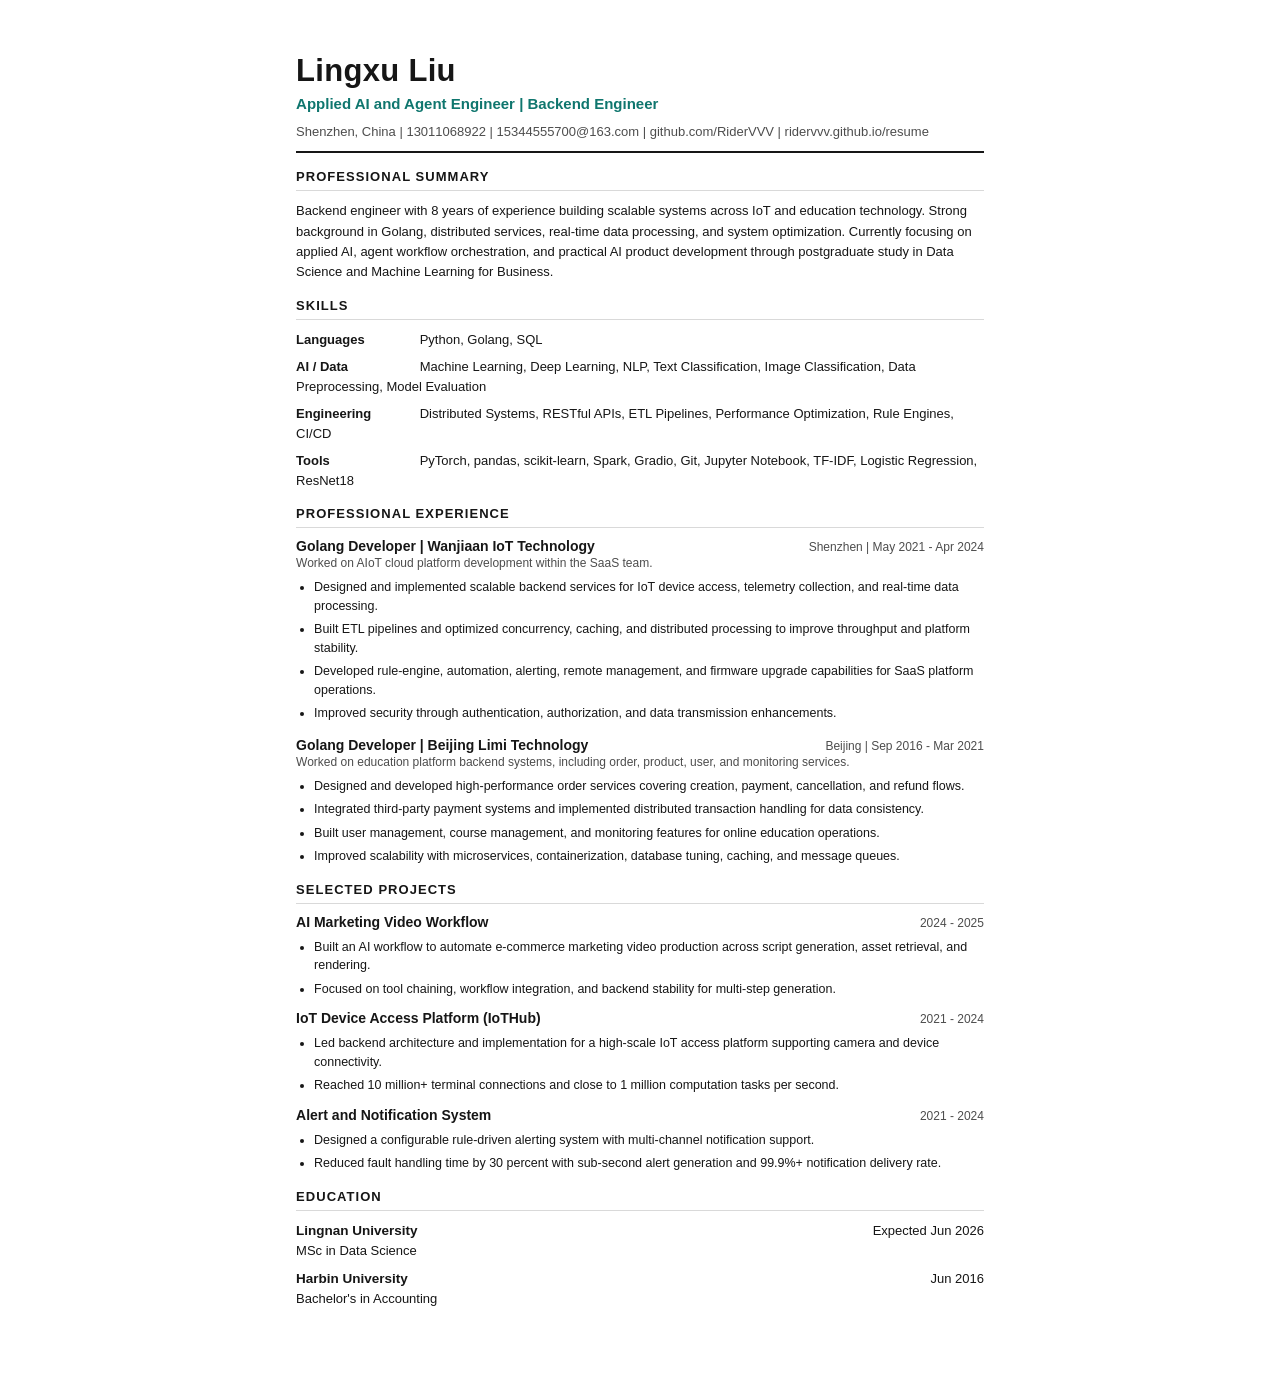
==== resume_en.html @ ef530780 "Replace resume with English version" ====
<!DOCTYPE html>
<html lang="en">
  <head>
    <meta charset="UTF-8" />
    <meta name="viewport" content="width=device-width, initial-scale=1.0" />
    <title>Lingxu Liu - Resume</title>
    <style>
      :root {
        --text: #161616;
        --muted: #4d4d4d;
        --line: #d9d9d9;
        --accent: #0f766e;
      }

      * {
        box-sizing: border-box;
      }

      body {
        margin: 0;
        font-family: "Helvetica Neue", Arial, sans-serif;
        color: var(--text);
        background: #ffffff;
      }

      .page {
        width: 210mm;
        min-height: 297mm;
        margin: 0 auto;
        padding: 14mm 14mm 16mm;
      }

      h1,
      h2,
      h3,
      p {
        margin: 0;
      }

      .header {
        padding-bottom: 10px;
        border-bottom: 2px solid var(--text);
      }

      .name {
        font-size: 31px;
        font-weight: 700;
        letter-spacing: 0.01em;
      }

      .headline {
        margin-top: 6px;
        font-size: 15px;
        font-weight: 600;
        color: var(--accent);
      }

      .contact {
        margin-top: 10px;
        font-size: 13px;
        color: var(--muted);
        line-height: 1.5;
      }

      .section {
        margin-top: 16px;
      }

      .section-title {
        font-size: 13px;
        font-weight: 700;
        text-transform: uppercase;
        letter-spacing: 0.08em;
        padding-bottom: 6px;
        margin-bottom: 10px;
        border-bottom: 1px solid var(--line);
      }

      .summary {
        font-size: 13px;
        line-height: 1.55;
      }

      .skills-grid {
        display: grid;
        gap: 8px;
      }

      .skill-row {
        font-size: 13px;
        line-height: 1.5;
      }

      .skill-row strong {
        display: inline-block;
        min-width: 120px;
      }

      .entry {
        margin-bottom: 14px;
      }

      .entry-top {
        display: flex;
        justify-content: space-between;
        gap: 12px;
        align-items: baseline;
      }

      .entry-role {
        font-size: 14px;
        font-weight: 700;
      }

      .entry-meta {
        font-size: 12px;
        color: var(--muted);
        white-space: nowrap;
      }

      .entry-sub {
        margin-top: 2px;
        font-size: 12px;
        color: var(--muted);
      }

      ul {
        margin: 8px 0 0 18px;
        padding: 0;
      }

      li {
        margin-bottom: 5px;
        font-size: 12.5px;
        line-height: 1.48;
      }

      .projects .entry {
        margin-bottom: 12px;
      }

      .education-row {
        display: flex;
        justify-content: space-between;
        gap: 12px;
        margin-bottom: 8px;
        font-size: 13px;
        line-height: 1.5;
      }

      .education-row strong {
        font-size: 13.5px;
      }

      @media print {
        body {
          print-color-adjust: exact;
          -webkit-print-color-adjust: exact;
        }

        .page {
          margin: 0;
        }
      }
    </style>
  </head>
  <body>
    <main class="page">
      <header class="header">
        <h1 class="name">Lingxu Liu</h1>
        <p class="headline">Applied AI and Agent Engineer | Backend Engineer</p>
        <p class="contact">
          Shenzhen, China | 13011068922 | 15344555700@163.com |
          github.com/RiderVVV | ridervvv.github.io/resume
        </p>
      </header>

      <section class="section">
        <h2 class="section-title">Professional Summary</h2>
        <p class="summary">
          Backend engineer with 8 years of experience building scalable systems
          across IoT and education technology. Strong background in Golang,
          distributed services, real-time data processing, and system
          optimization. Currently focusing on applied AI, agent workflow
          orchestration, and practical AI product development through
          postgraduate study in Data Science and Machine Learning for Business.
        </p>
      </section>

      <section class="section">
        <h2 class="section-title">Skills</h2>
        <div class="skills-grid">
          <p class="skill-row">
            <strong>Languages</strong> Python, Golang, SQL
          </p>
          <p class="skill-row">
            <strong>AI / Data</strong> Machine Learning, Deep Learning, NLP,
            Text Classification, Image Classification, Data Preprocessing,
            Model Evaluation
          </p>
          <p class="skill-row">
            <strong>Engineering</strong> Distributed Systems, RESTful APIs,
            ETL Pipelines, Performance Optimization, Rule Engines, CI/CD
          </p>
          <p class="skill-row">
            <strong>Tools</strong> PyTorch, pandas, scikit-learn, Spark,
            Gradio, Git, Jupyter Notebook, TF-IDF, Logistic Regression,
            ResNet18
          </p>
        </div>
      </section>

      <section class="section">
        <h2 class="section-title">Professional Experience</h2>

        <article class="entry">
          <div class="entry-top">
            <p class="entry-role">Golang Developer | Wanjiaan IoT Technology</p>
            <p class="entry-meta">Shenzhen | May 2021 - Apr 2024</p>
          </div>
          <p class="entry-sub">
            Worked on AIoT cloud platform development within the SaaS team.
          </p>
          <ul>
            <li>
              Designed and implemented scalable backend services for IoT device
              access, telemetry collection, and real-time data processing.
            </li>
            <li>
              Built ETL pipelines and optimized concurrency, caching, and
              distributed processing to improve throughput and platform
              stability.
            </li>
            <li>
              Developed rule-engine, automation, alerting, remote management,
              and firmware upgrade capabilities for SaaS platform operations.
            </li>
            <li>
              Improved security through authentication, authorization, and data
              transmission enhancements.
            </li>
          </ul>
        </article>

        <article class="entry">
          <div class="entry-top">
            <p class="entry-role">Golang Developer | Beijing Limi Technology</p>
            <p class="entry-meta">Beijing | Sep 2016 - Mar 2021</p>
          </div>
          <p class="entry-sub">
            Worked on education platform backend systems, including order,
            product, user, and monitoring services.
          </p>
          <ul>
            <li>
              Designed and developed high-performance order services covering
              creation, payment, cancellation, and refund flows.
            </li>
            <li>
              Integrated third-party payment systems and implemented distributed
              transaction handling for data consistency.
            </li>
            <li>
              Built user management, course management, and monitoring features
              for online education operations.
            </li>
            <li>
              Improved scalability with microservices, containerization,
              database tuning, caching, and message queues.
            </li>
          </ul>
        </article>
      </section>

      <section class="section projects">
        <h2 class="section-title">Selected Projects</h2>

        <article class="entry">
          <div class="entry-top">
            <p class="entry-role">AI Marketing Video Workflow</p>
            <p class="entry-meta">2024 - 2025</p>
          </div>
          <ul>
            <li>
              Built an AI workflow to automate e-commerce marketing video
              production across script generation, asset retrieval, and
              rendering.
            </li>
            <li>
              Focused on tool chaining, workflow integration, and backend
              stability for multi-step generation.
            </li>
          </ul>
        </article>

        <article class="entry">
          <div class="entry-top">
            <p class="entry-role">IoT Device Access Platform (IoTHub)</p>
            <p class="entry-meta">2021 - 2024</p>
          </div>
          <ul>
            <li>
              Led backend architecture and implementation for a high-scale IoT
              access platform supporting camera and device connectivity.
            </li>
            <li>
              Reached 10 million+ terminal connections and close to 1 million
              computation tasks per second.
            </li>
          </ul>
        </article>

        <article class="entry">
          <div class="entry-top">
            <p class="entry-role">Alert and Notification System</p>
            <p class="entry-meta">2021 - 2024</p>
          </div>
          <ul>
            <li>
              Designed a configurable rule-driven alerting system with
              multi-channel notification support.
            </li>
            <li>
              Reduced fault handling time by 30 percent with sub-second alert
              generation and 99.9%+ notification delivery rate.
            </li>
          </ul>
        </article>
      </section>

      <section class="section">
        <h2 class="section-title">Education</h2>
        <div class="education-row">
          <div>
            <strong>Lingnan University</strong><br />
            MSc in Data Science
          </div>
          <div>Expected Jun 2026</div>
        </div>
        <div class="education-row">
          <div>
            <strong>Harbin University</strong><br />
            Bachelor's in Accounting
          </div>
          <div>Jun 2016</div>
        </div>
      </section>
    </main>
  </body>
</html>
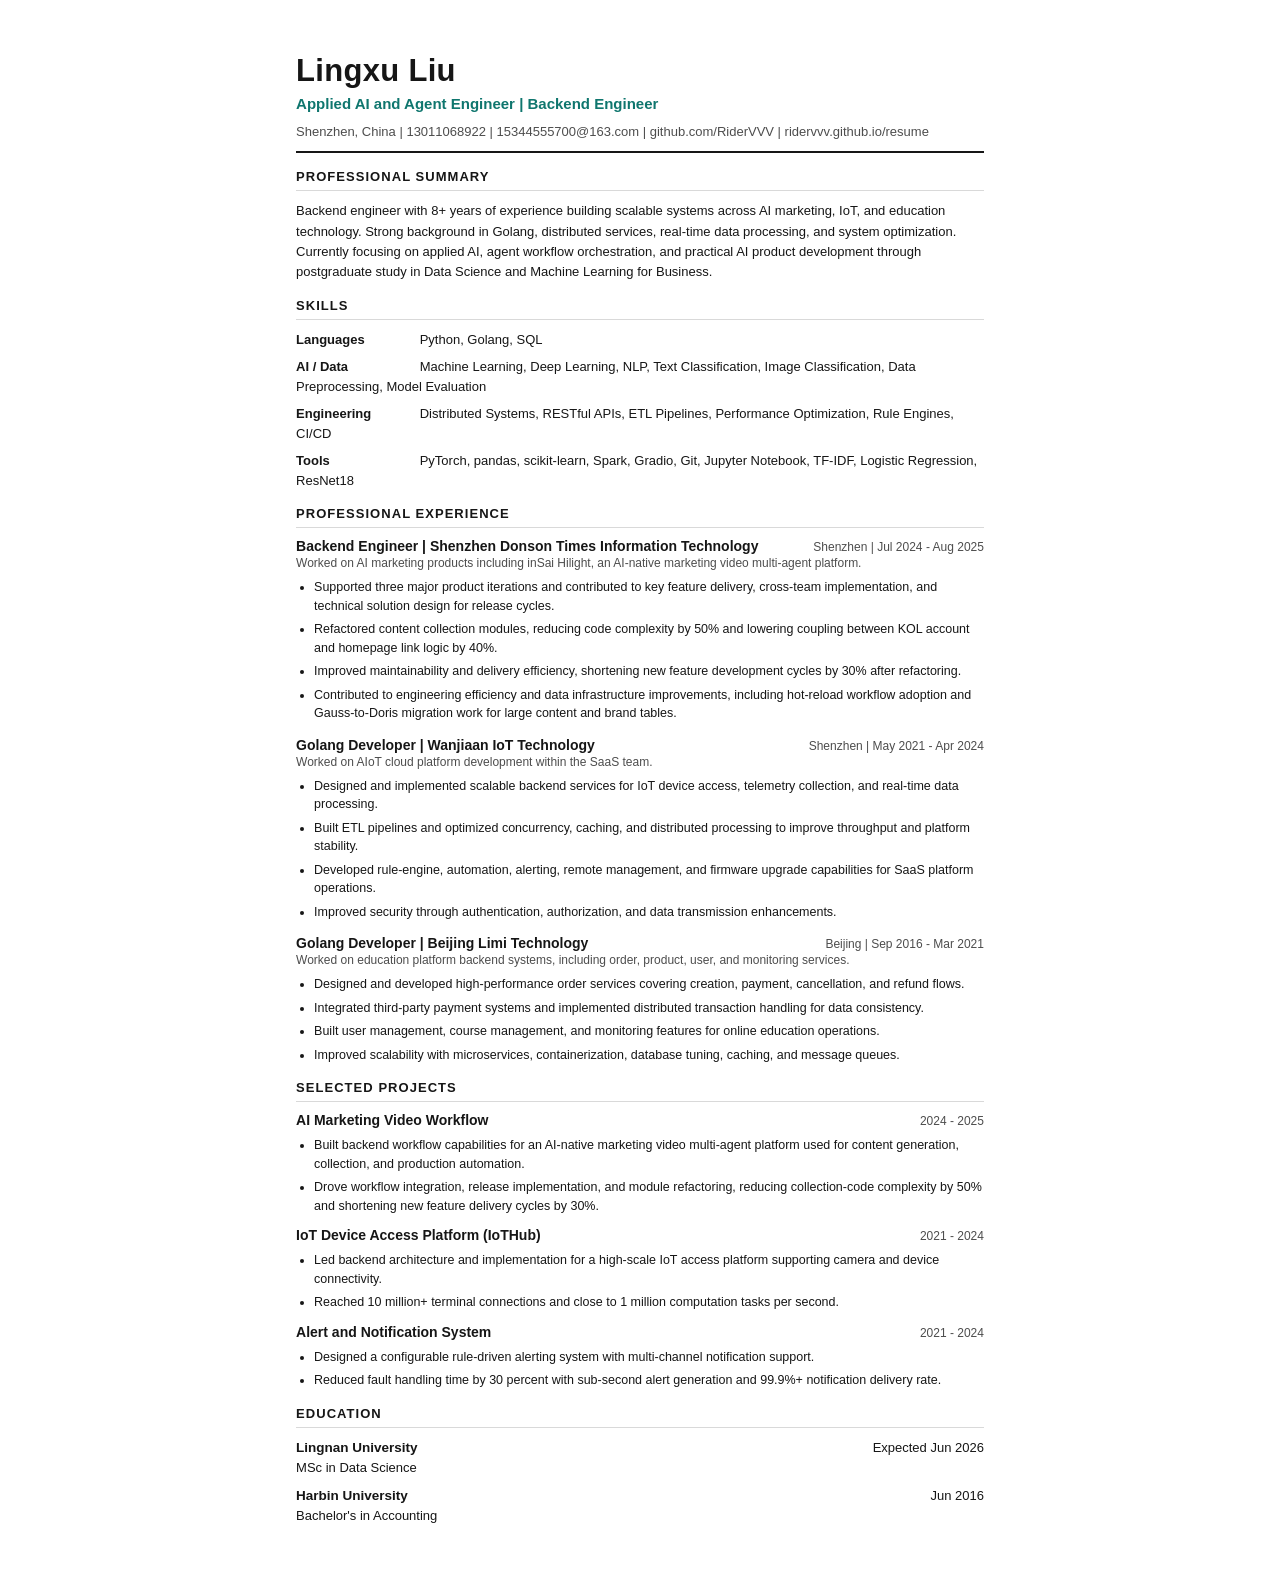
==== commit d24ef3e3: "Update Donson experience and AI workflow details" ====
--- a/resume_en.html
+++ b/resume_en.html
@@ -178,12 +178,13 @@
       <section class="section">
         <h2 class="section-title">Professional Summary</h2>
         <p class="summary">
-          Backend engineer with 8 years of experience building scalable systems
-          across IoT and education technology. Strong background in Golang,
-          distributed services, real-time data processing, and system
-          optimization. Currently focusing on applied AI, agent workflow
-          orchestration, and practical AI product development through
-          postgraduate study in Data Science and Machine Learning for Business.
+          Backend engineer with 8+ years of experience building scalable
+          systems across AI marketing, IoT, and education technology. Strong
+          background in Golang, distributed services, real-time data
+          processing, and system optimization. Currently focusing on applied
+          AI, agent workflow orchestration, and practical AI product
+          development through postgraduate study in Data Science and Machine
+          Learning for Business.
         </p>
       </section>
 
@@ -215,6 +216,40 @@
 
         <article class="entry">
           <div class="entry-top">
+            <p class="entry-role">
+              Backend Engineer | Shenzhen Donson Times Information Technology
+            </p>
+            <p class="entry-meta">Shenzhen | Jul 2024 - Aug 2025</p>
+          </div>
+          <p class="entry-sub">
+            Worked on AI marketing products including inSai Hilight, an
+            AI-native marketing video multi-agent platform.
+          </p>
+          <ul>
+            <li>
+              Supported three major product iterations and contributed to key
+              feature delivery, cross-team implementation, and technical
+              solution design for release cycles.
+            </li>
+            <li>
+              Refactored content collection modules, reducing code complexity
+              by 50% and lowering coupling between KOL account and homepage
+              link logic by 40%.
+            </li>
+            <li>
+              Improved maintainability and delivery efficiency, shortening new
+              feature development cycles by 30% after refactoring.
+            </li>
+            <li>
+              Contributed to engineering efficiency and data infrastructure
+              improvements, including hot-reload workflow adoption and
+              Gauss-to-Doris migration work for large content and brand tables.
+            </li>
+          </ul>
+        </article>
+
+        <article class="entry">
+          <div class="entry-top">
             <p class="entry-role">Golang Developer | Wanjiaan IoT Technology</p>
             <p class="entry-meta">Shenzhen | May 2021 - Apr 2024</p>
           </div>
@@ -282,13 +317,14 @@
           </div>
           <ul>
             <li>
-              Built an AI workflow to automate e-commerce marketing video
-              production across script generation, asset retrieval, and
-              rendering.
-            </li>
-            <li>
-              Focused on tool chaining, workflow integration, and backend
-              stability for multi-step generation.
+              Built backend workflow capabilities for an AI-native marketing
+              video multi-agent platform used for content generation,
+              collection, and production automation.
+            </li>
+            <li>
+              Drove workflow integration, release implementation, and module
+              refactoring, reducing collection-code complexity by 50% and
+              shortening new feature delivery cycles by 30%.
             </li>
           </ul>
         </article>
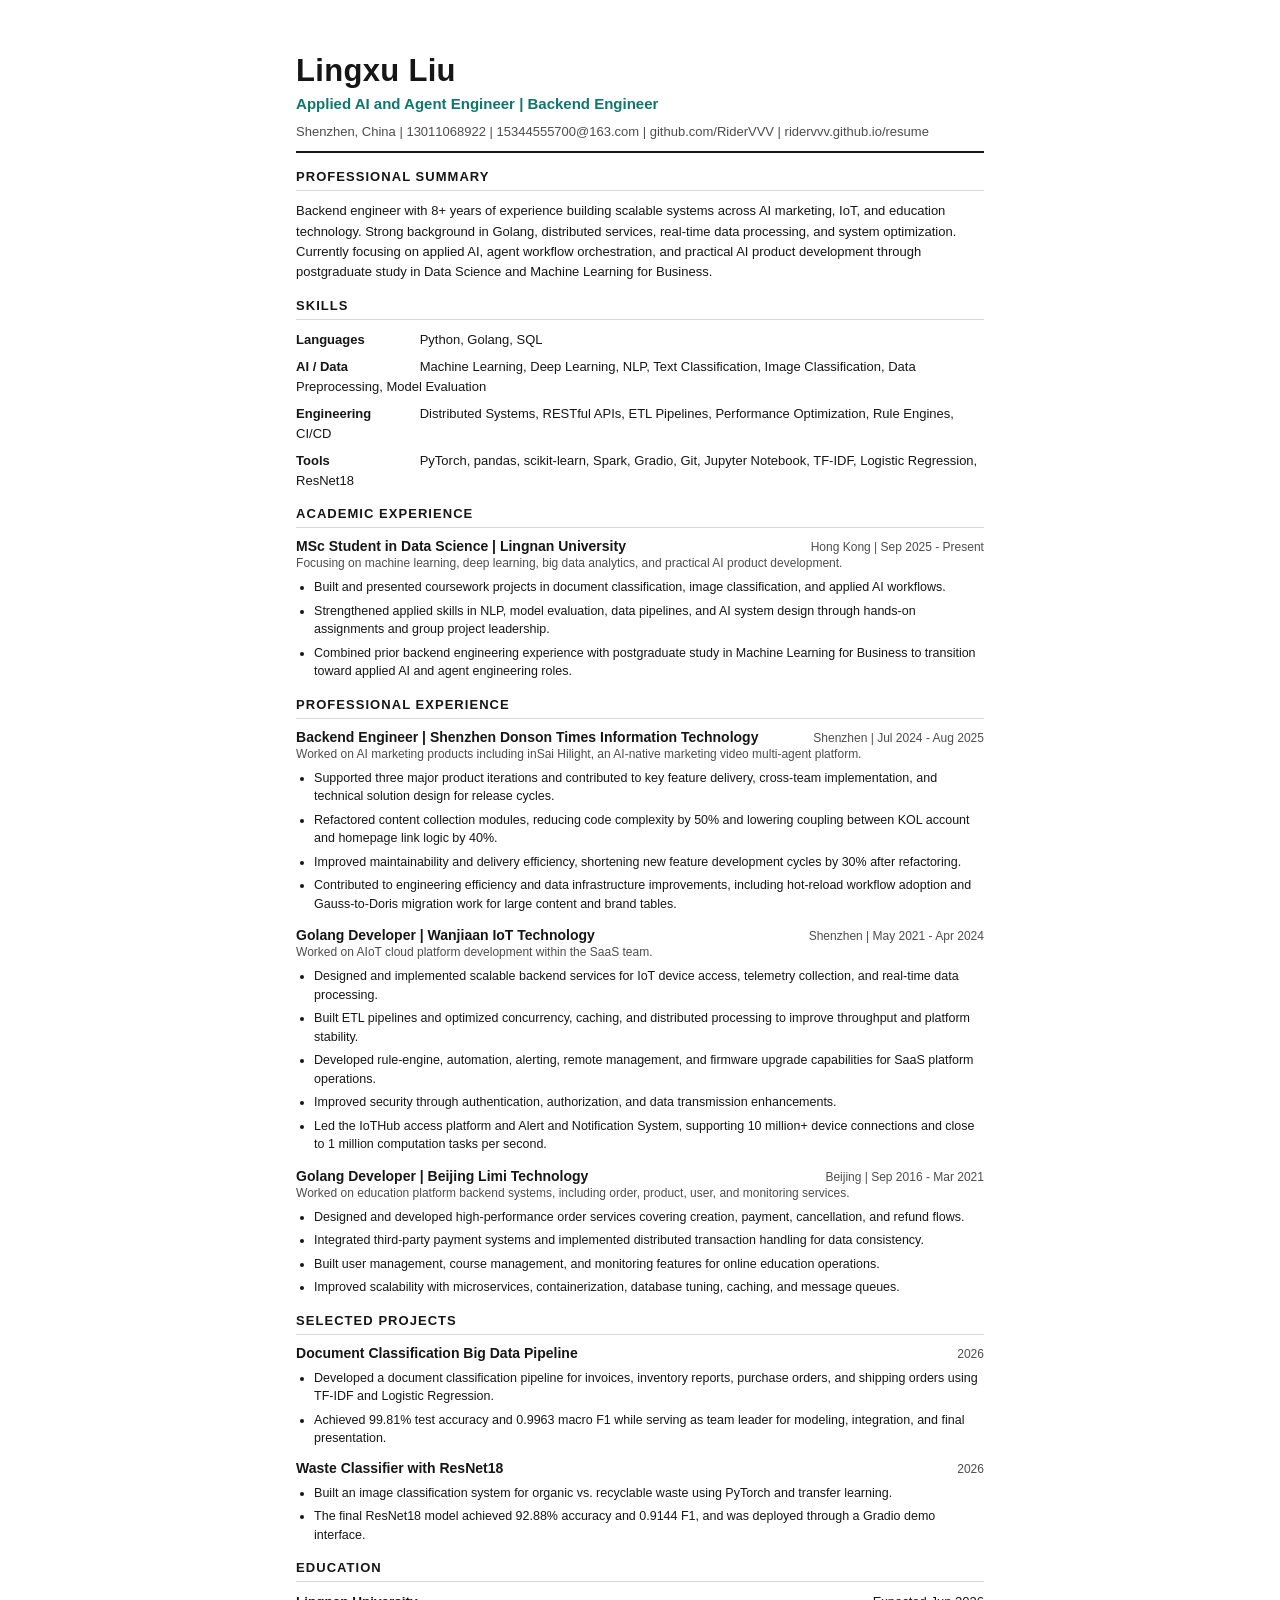
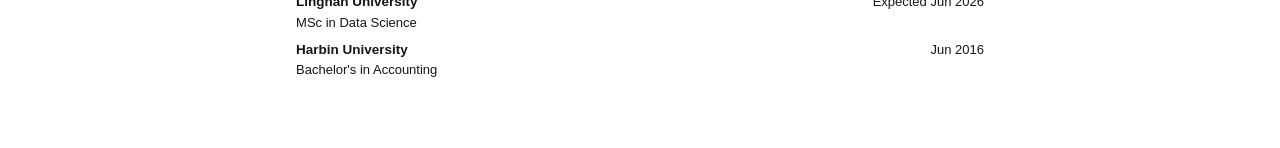
==== commit b43e3851: "Restructure resume experience and academic sections" ====
--- a/resume_en.html
+++ b/resume_en.html
@@ -212,6 +212,37 @@
       </section>
 
       <section class="section">
+        <h2 class="section-title">Academic Experience</h2>
+
+        <article class="entry">
+          <div class="entry-top">
+            <p class="entry-role">MSc Student in Data Science | Lingnan University</p>
+            <p class="entry-meta">Hong Kong | Sep 2025 - Present</p>
+          </div>
+          <p class="entry-sub">
+            Focusing on machine learning, deep learning, big data analytics,
+            and practical AI product development.
+          </p>
+          <ul>
+            <li>
+              Built and presented coursework projects in document
+              classification, image classification, and applied AI workflows.
+            </li>
+            <li>
+              Strengthened applied skills in NLP, model evaluation, data
+              pipelines, and AI system design through hands-on assignments and
+              group project leadership.
+            </li>
+            <li>
+              Combined prior backend engineering experience with postgraduate
+              study in Machine Learning for Business to transition toward
+              applied AI and agent engineering roles.
+            </li>
+          </ul>
+        </article>
+      </section>
+
+      <section class="section">
         <h2 class="section-title">Professional Experience</h2>
 
         <article class="entry">
@@ -274,6 +305,11 @@
               Improved security through authentication, authorization, and data
               transmission enhancements.
             </li>
+            <li>
+              Led the IoTHub access platform and Alert and Notification System,
+              supporting 10 million+ device connections and close to 1 million
+              computation tasks per second.
+            </li>
           </ul>
         </article>
 
@@ -312,53 +348,35 @@
 
         <article class="entry">
           <div class="entry-top">
-            <p class="entry-role">AI Marketing Video Workflow</p>
-            <p class="entry-meta">2024 - 2025</p>
-          </div>
-          <ul>
-            <li>
-              Built backend workflow capabilities for an AI-native marketing
-              video multi-agent platform used for content generation,
-              collection, and production automation.
-            </li>
-            <li>
-              Drove workflow integration, release implementation, and module
-              refactoring, reducing collection-code complexity by 50% and
-              shortening new feature delivery cycles by 30%.
-            </li>
-          </ul>
-        </article>
-
-        <article class="entry">
-          <div class="entry-top">
-            <p class="entry-role">IoT Device Access Platform (IoTHub)</p>
-            <p class="entry-meta">2021 - 2024</p>
-          </div>
-          <ul>
-            <li>
-              Led backend architecture and implementation for a high-scale IoT
-              access platform supporting camera and device connectivity.
-            </li>
-            <li>
-              Reached 10 million+ terminal connections and close to 1 million
-              computation tasks per second.
-            </li>
-          </ul>
-        </article>
-
-        <article class="entry">
-          <div class="entry-top">
-            <p class="entry-role">Alert and Notification System</p>
-            <p class="entry-meta">2021 - 2024</p>
-          </div>
-          <ul>
-            <li>
-              Designed a configurable rule-driven alerting system with
-              multi-channel notification support.
-            </li>
-            <li>
-              Reduced fault handling time by 30 percent with sub-second alert
-              generation and 99.9%+ notification delivery rate.
+            <p class="entry-role">Document Classification Big Data Pipeline</p>
+            <p class="entry-meta">2026</p>
+          </div>
+          <ul>
+            <li>
+              Developed a document classification pipeline for invoices,
+              inventory reports, purchase orders, and shipping orders using
+              TF-IDF and Logistic Regression.
+            </li>
+            <li>
+              Achieved 99.81% test accuracy and 0.9963 macro F1 while serving
+              as team leader for modeling, integration, and final presentation.
+            </li>
+          </ul>
+        </article>
+
+        <article class="entry">
+          <div class="entry-top">
+            <p class="entry-role">Waste Classifier with ResNet18</p>
+            <p class="entry-meta">2026</p>
+          </div>
+          <ul>
+            <li>
+              Built an image classification system for organic vs. recyclable
+              waste using PyTorch and transfer learning.
+            </li>
+            <li>
+              The final ResNet18 model achieved 92.88% accuracy and 0.9144 F1,
+              and was deployed through a Gradio demo interface.
             </li>
           </ul>
         </article>
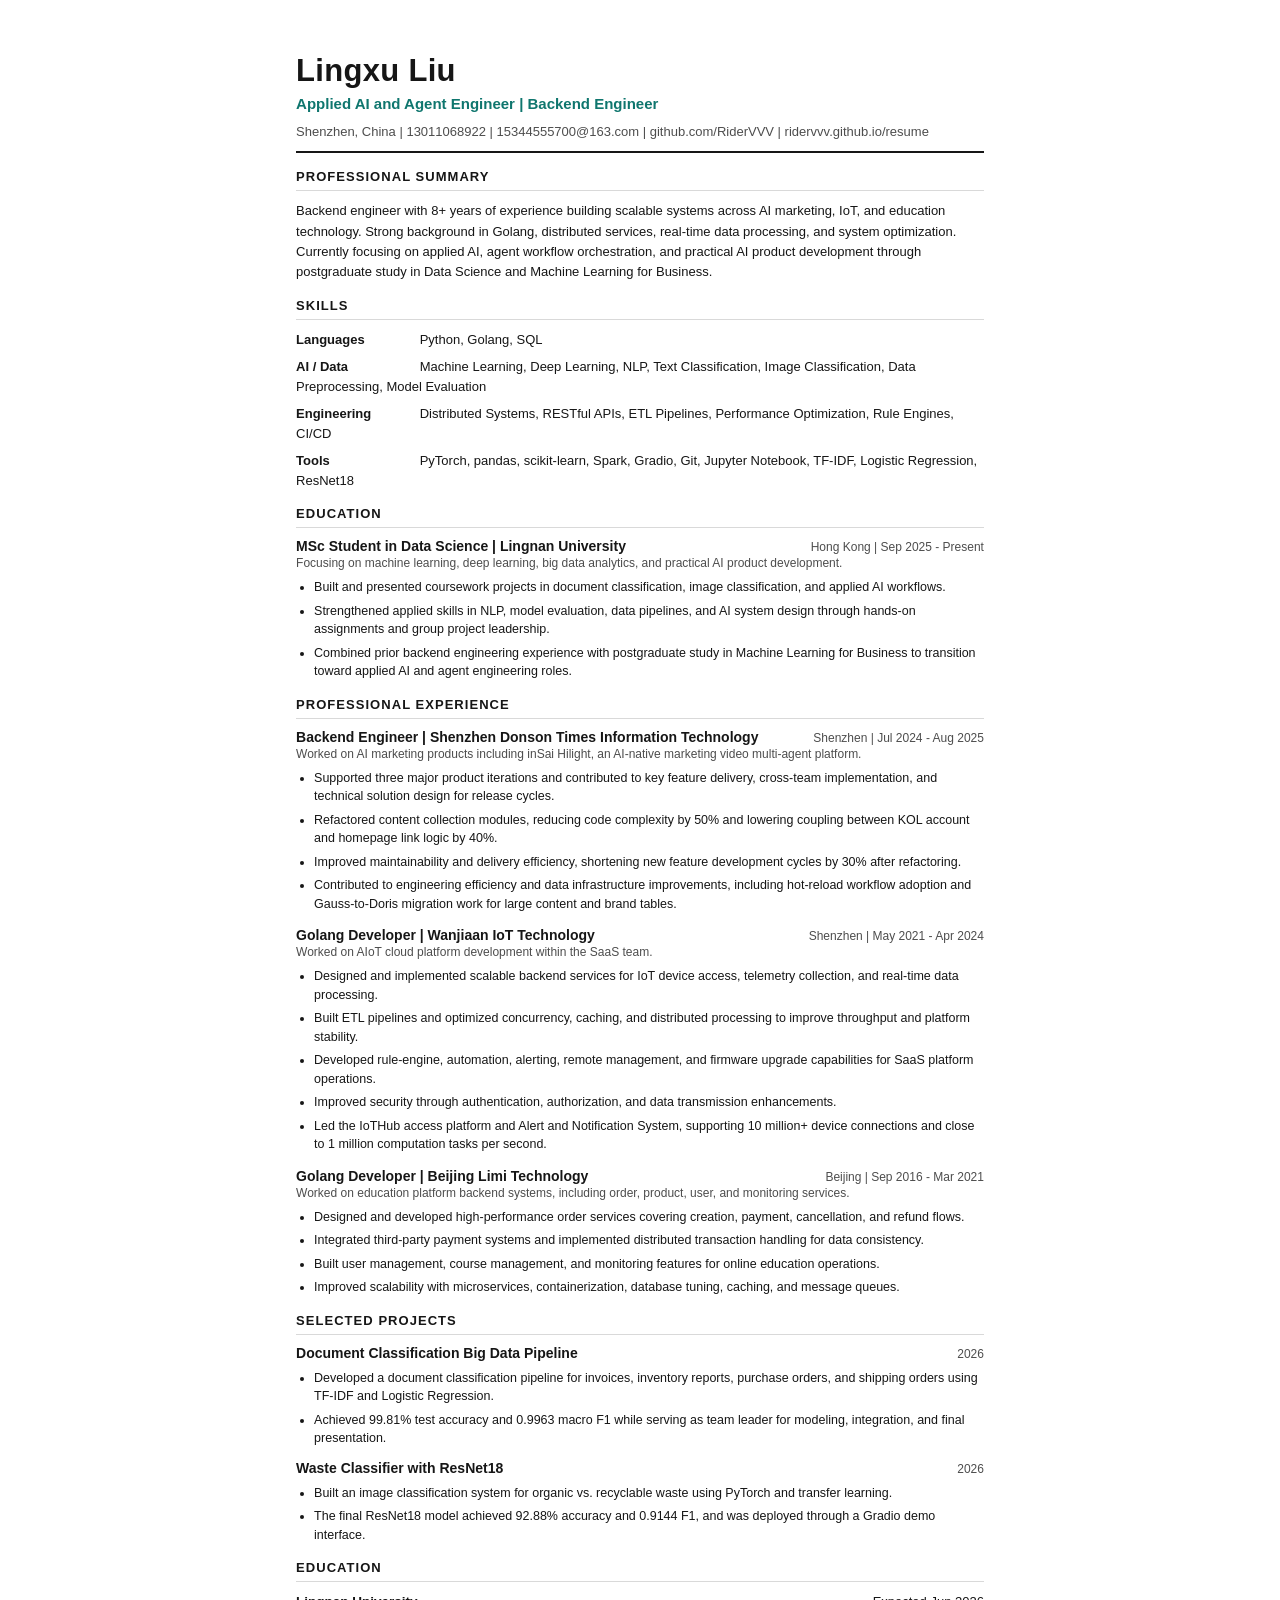
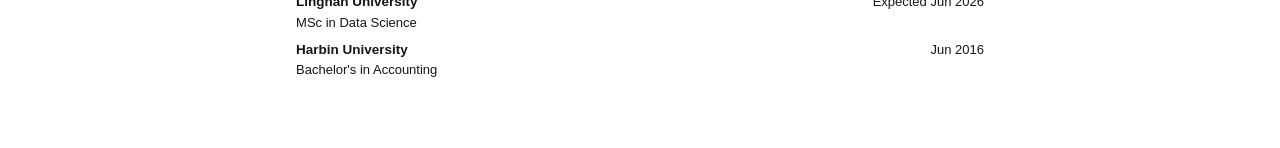
==== commit c168d1e2: "Rename academic section to education" ====
--- a/resume_en.html
+++ b/resume_en.html
@@ -212,7 +212,7 @@
       </section>
 
       <section class="section">
-        <h2 class="section-title">Academic Experience</h2>
+        <h2 class="section-title">Education</h2>
 
         <article class="entry">
           <div class="entry-top">
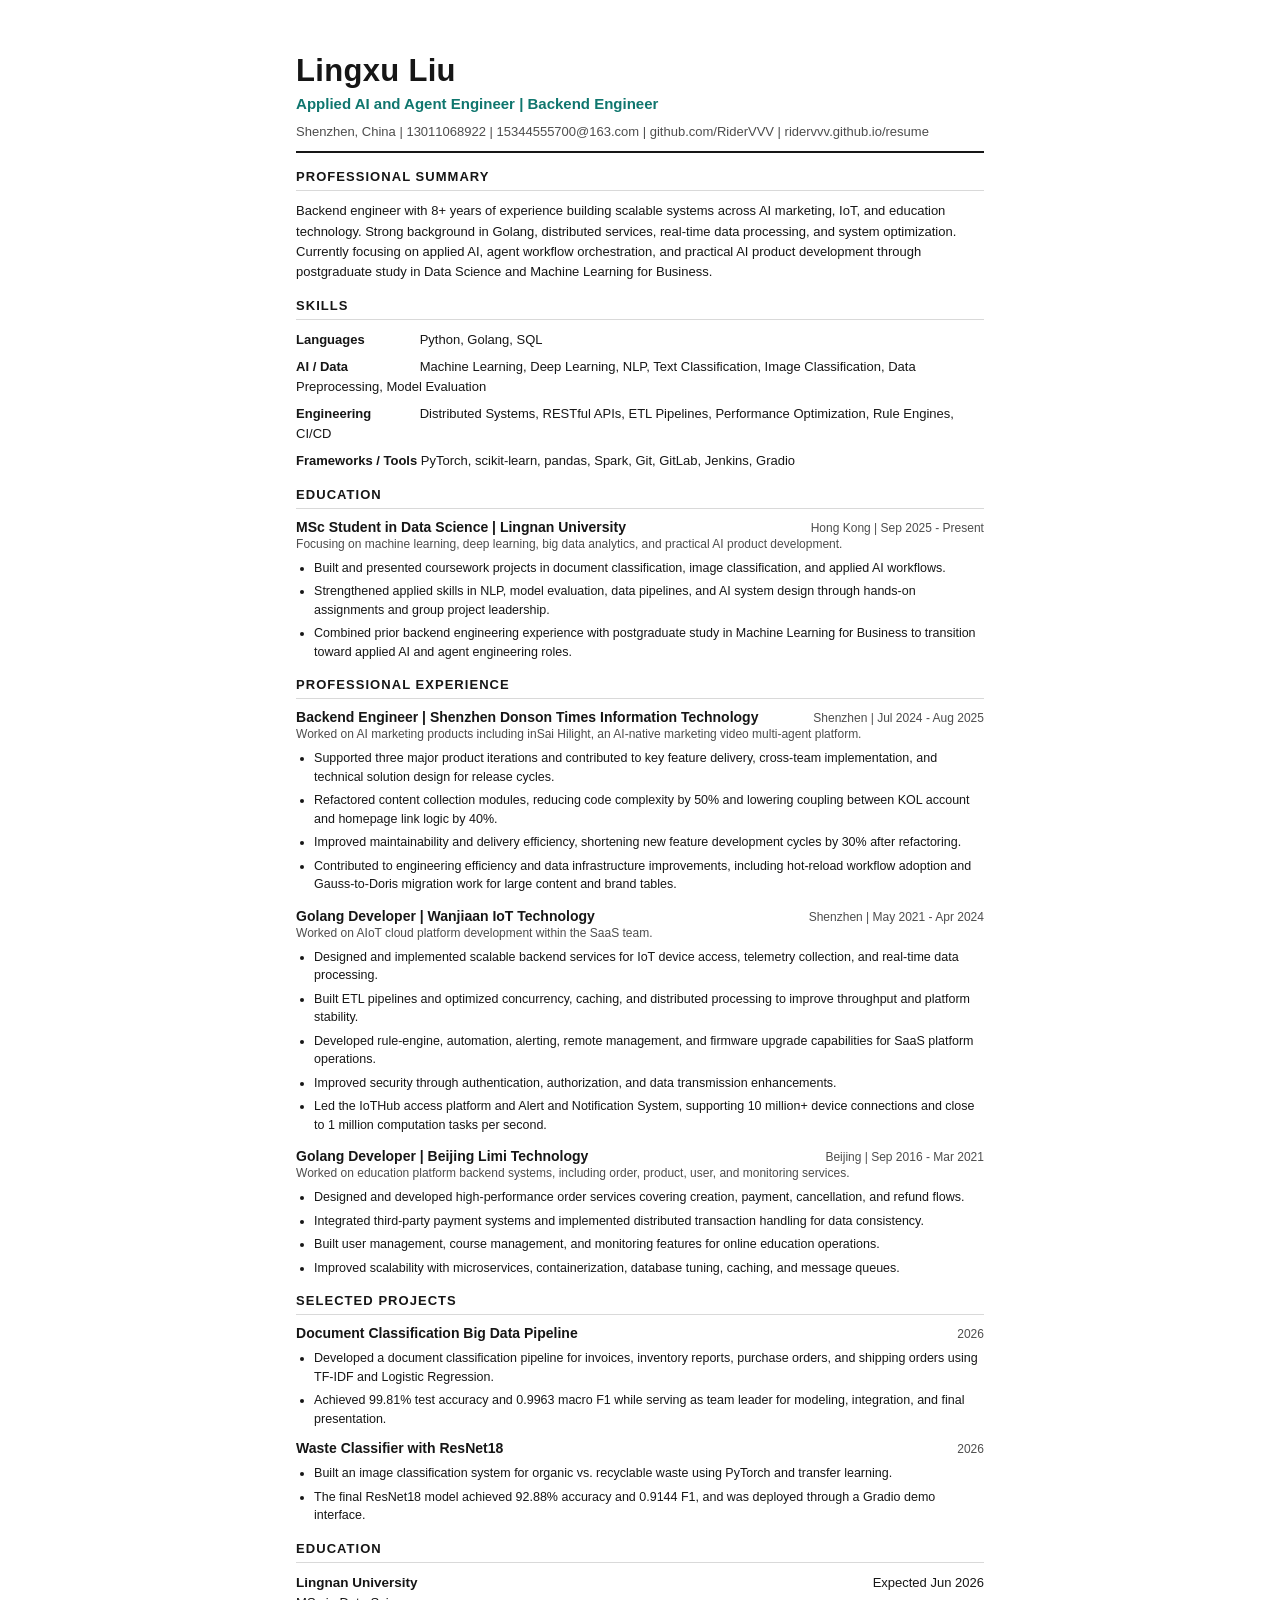
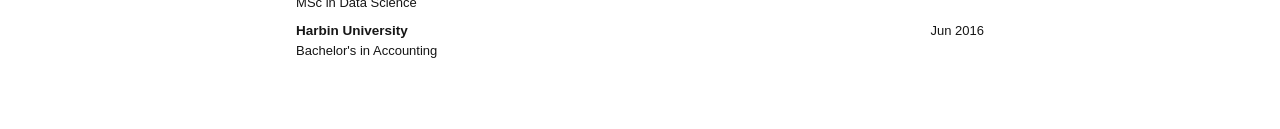
==== commit ae1d9628: "Sync resume skills tools section" ====
--- a/resume_en.html
+++ b/resume_en.html
@@ -204,9 +204,8 @@
             ETL Pipelines, Performance Optimization, Rule Engines, CI/CD
           </p>
           <p class="skill-row">
-            <strong>Tools</strong> PyTorch, pandas, scikit-learn, Spark,
-            Gradio, Git, Jupyter Notebook, TF-IDF, Logistic Regression,
-            ResNet18
+            <strong>Frameworks / Tools</strong> PyTorch, scikit-learn, pandas,
+            Spark, Git, GitLab, Jenkins, Gradio
           </p>
         </div>
       </section>
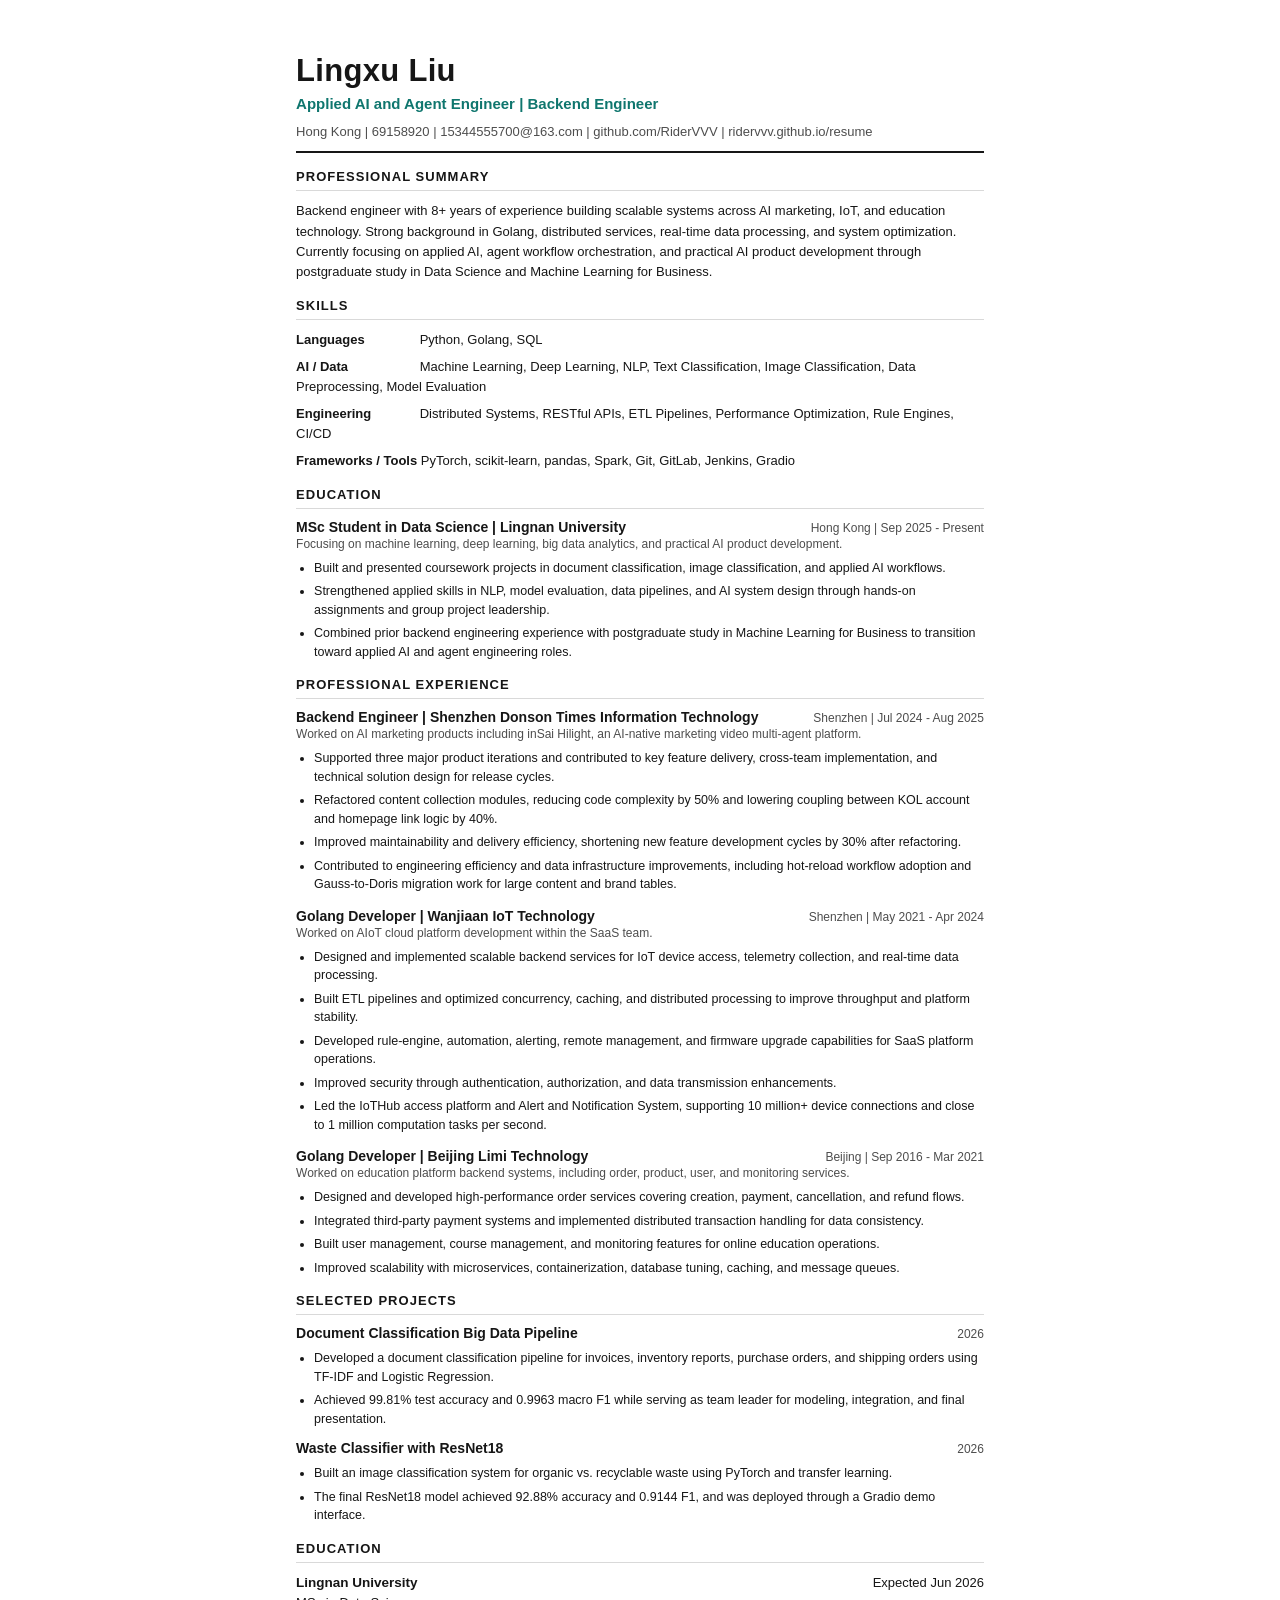
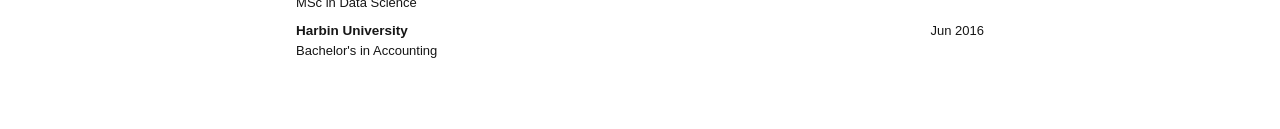
==== commit 4e62bee6: "Update resume contact location and phone" ====
--- a/resume_en.html
+++ b/resume_en.html
@@ -170,7 +170,7 @@
         <h1 class="name">Lingxu Liu</h1>
         <p class="headline">Applied AI and Agent Engineer | Backend Engineer</p>
         <p class="contact">
-          Shenzhen, China | 13011068922 | 15344555700@163.com |
+          Hong Kong | 69158920 | 15344555700@163.com |
           github.com/RiderVVV | ridervvv.github.io/resume
         </p>
       </header>
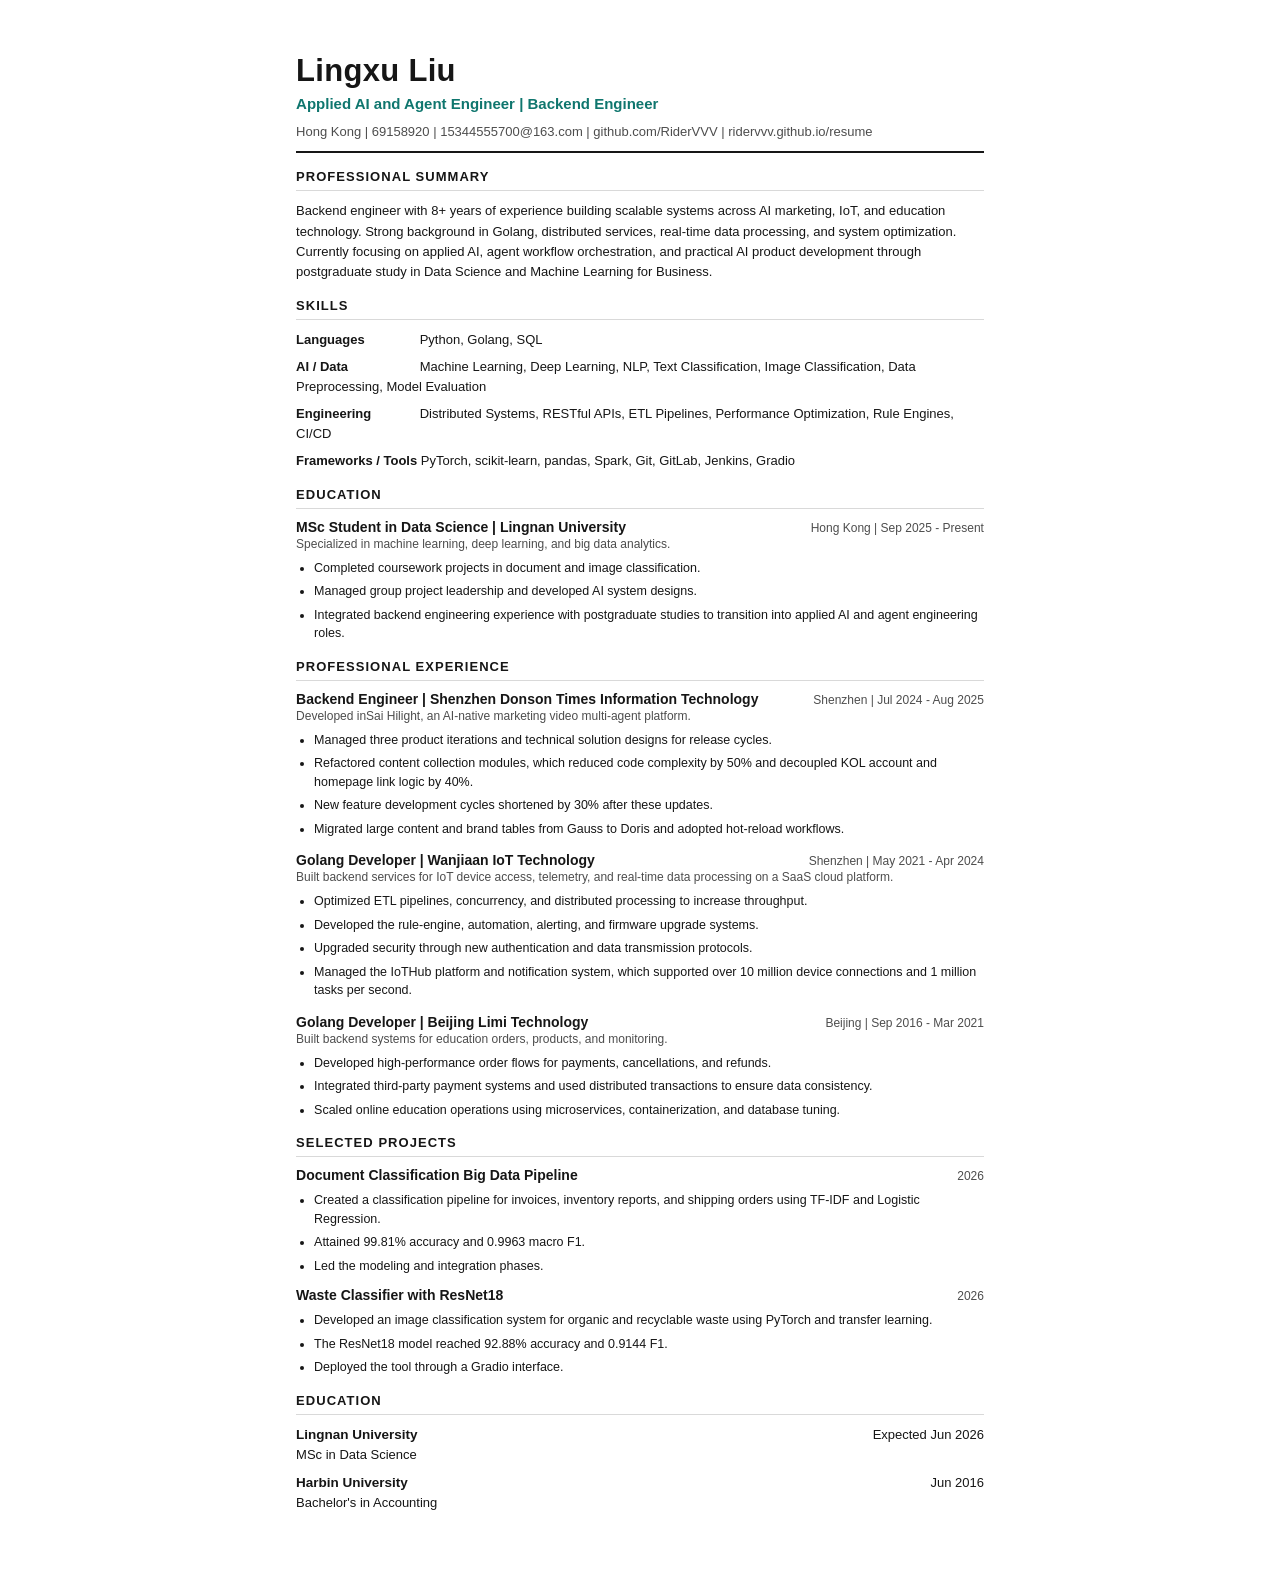
==== commit 47a4488d: "Refine resume wording" ====
--- a/resume_en.html
+++ b/resume_en.html
@@ -219,23 +219,21 @@
             <p class="entry-meta">Hong Kong | Sep 2025 - Present</p>
           </div>
           <p class="entry-sub">
-            Focusing on machine learning, deep learning, big data analytics,
-            and practical AI product development.
-          </p>
-          <ul>
-            <li>
-              Built and presented coursework projects in document
-              classification, image classification, and applied AI workflows.
-            </li>
-            <li>
-              Strengthened applied skills in NLP, model evaluation, data
-              pipelines, and AI system design through hands-on assignments and
-              group project leadership.
-            </li>
-            <li>
-              Combined prior backend engineering experience with postgraduate
-              study in Machine Learning for Business to transition toward
-              applied AI and agent engineering roles.
+            Specialized in machine learning, deep learning, and big data
+            analytics.
+          </p>
+          <ul>
+            <li>
+              Completed coursework projects in document and image
+              classification.
+            </li>
+            <li>
+              Managed group project leadership and developed AI system designs.
+            </li>
+            <li>
+              Integrated backend engineering experience with postgraduate
+              studies to transition into applied AI and agent engineering
+              roles.
             </li>
           </ul>
         </article>
@@ -252,28 +250,26 @@
             <p class="entry-meta">Shenzhen | Jul 2024 - Aug 2025</p>
           </div>
           <p class="entry-sub">
-            Worked on AI marketing products including inSai Hilight, an
-            AI-native marketing video multi-agent platform.
-          </p>
-          <ul>
-            <li>
-              Supported three major product iterations and contributed to key
-              feature delivery, cross-team implementation, and technical
-              solution design for release cycles.
-            </li>
-            <li>
-              Refactored content collection modules, reducing code complexity
-              by 50% and lowering coupling between KOL account and homepage
-              link logic by 40%.
-            </li>
-            <li>
-              Improved maintainability and delivery efficiency, shortening new
-              feature development cycles by 30% after refactoring.
-            </li>
-            <li>
-              Contributed to engineering efficiency and data infrastructure
-              improvements, including hot-reload workflow adoption and
-              Gauss-to-Doris migration work for large content and brand tables.
+            Developed inSai Hilight, an AI-native marketing video multi-agent
+            platform.
+          </p>
+          <ul>
+            <li>
+              Managed three product iterations and technical solution designs
+              for release cycles.
+            </li>
+            <li>
+              Refactored content collection modules, which reduced code
+              complexity by 50% and decoupled KOL account and homepage link
+              logic by 40%.
+            </li>
+            <li>
+              New feature development cycles shortened by 30% after these
+              updates.
+            </li>
+            <li>
+              Migrated large content and brand tables from Gauss to Doris and
+              adopted hot-reload workflows.
             </li>
           </ul>
         </article>
@@ -284,30 +280,26 @@
             <p class="entry-meta">Shenzhen | May 2021 - Apr 2024</p>
           </div>
           <p class="entry-sub">
-            Worked on AIoT cloud platform development within the SaaS team.
-          </p>
-          <ul>
-            <li>
-              Designed and implemented scalable backend services for IoT device
-              access, telemetry collection, and real-time data processing.
-            </li>
-            <li>
-              Built ETL pipelines and optimized concurrency, caching, and
-              distributed processing to improve throughput and platform
-              stability.
-            </li>
-            <li>
-              Developed rule-engine, automation, alerting, remote management,
-              and firmware upgrade capabilities for SaaS platform operations.
-            </li>
-            <li>
-              Improved security through authentication, authorization, and data
-              transmission enhancements.
-            </li>
-            <li>
-              Led the IoTHub access platform and Alert and Notification System,
-              supporting 10 million+ device connections and close to 1 million
-              computation tasks per second.
+            Built backend services for IoT device access, telemetry, and
+            real-time data processing on a SaaS cloud platform.
+          </p>
+          <ul>
+            <li>
+              Optimized ETL pipelines, concurrency, and distributed processing
+              to increase throughput.
+            </li>
+            <li>
+              Developed the rule-engine, automation, alerting, and firmware
+              upgrade systems.
+            </li>
+            <li>
+              Upgraded security through new authentication and data
+              transmission protocols.
+            </li>
+            <li>
+              Managed the IoTHub platform and notification system, which
+              supported over 10 million device connections and 1 million tasks
+              per second.
             </li>
           </ul>
         </article>
@@ -318,25 +310,21 @@
             <p class="entry-meta">Beijing | Sep 2016 - Mar 2021</p>
           </div>
           <p class="entry-sub">
-            Worked on education platform backend systems, including order,
-            product, user, and monitoring services.
-          </p>
-          <ul>
-            <li>
-              Designed and developed high-performance order services covering
-              creation, payment, cancellation, and refund flows.
-            </li>
-            <li>
-              Integrated third-party payment systems and implemented distributed
-              transaction handling for data consistency.
-            </li>
-            <li>
-              Built user management, course management, and monitoring features
-              for online education operations.
-            </li>
-            <li>
-              Improved scalability with microservices, containerization,
-              database tuning, caching, and message queues.
+            Built backend systems for education orders, products, and
+            monitoring.
+          </p>
+          <ul>
+            <li>
+              Developed high-performance order flows for payments,
+              cancellations, and refunds.
+            </li>
+            <li>
+              Integrated third-party payment systems and used distributed
+              transactions to ensure data consistency.
+            </li>
+            <li>
+              Scaled online education operations using microservices,
+              containerization, and database tuning.
             </li>
           </ul>
         </article>
@@ -352,13 +340,15 @@
           </div>
           <ul>
             <li>
-              Developed a document classification pipeline for invoices,
-              inventory reports, purchase orders, and shipping orders using
-              TF-IDF and Logistic Regression.
-            </li>
-            <li>
-              Achieved 99.81% test accuracy and 0.9963 macro F1 while serving
-              as team leader for modeling, integration, and final presentation.
+              Created a classification pipeline for invoices, inventory
+              reports, and shipping orders using TF-IDF and Logistic
+              Regression.
+            </li>
+            <li>
+              Attained 99.81% accuracy and 0.9963 macro F1.
+            </li>
+            <li>
+              Led the modeling and integration phases.
             </li>
           </ul>
         </article>
@@ -370,12 +360,14 @@
           </div>
           <ul>
             <li>
-              Built an image classification system for organic vs. recyclable
-              waste using PyTorch and transfer learning.
-            </li>
-            <li>
-              The final ResNet18 model achieved 92.88% accuracy and 0.9144 F1,
-              and was deployed through a Gradio demo interface.
+              Developed an image classification system for organic and
+              recyclable waste using PyTorch and transfer learning.
+            </li>
+            <li>
+              The ResNet18 model reached 92.88% accuracy and 0.9144 F1.
+            </li>
+            <li>
+              Deployed the tool through a Gradio interface.
             </li>
           </ul>
         </article>
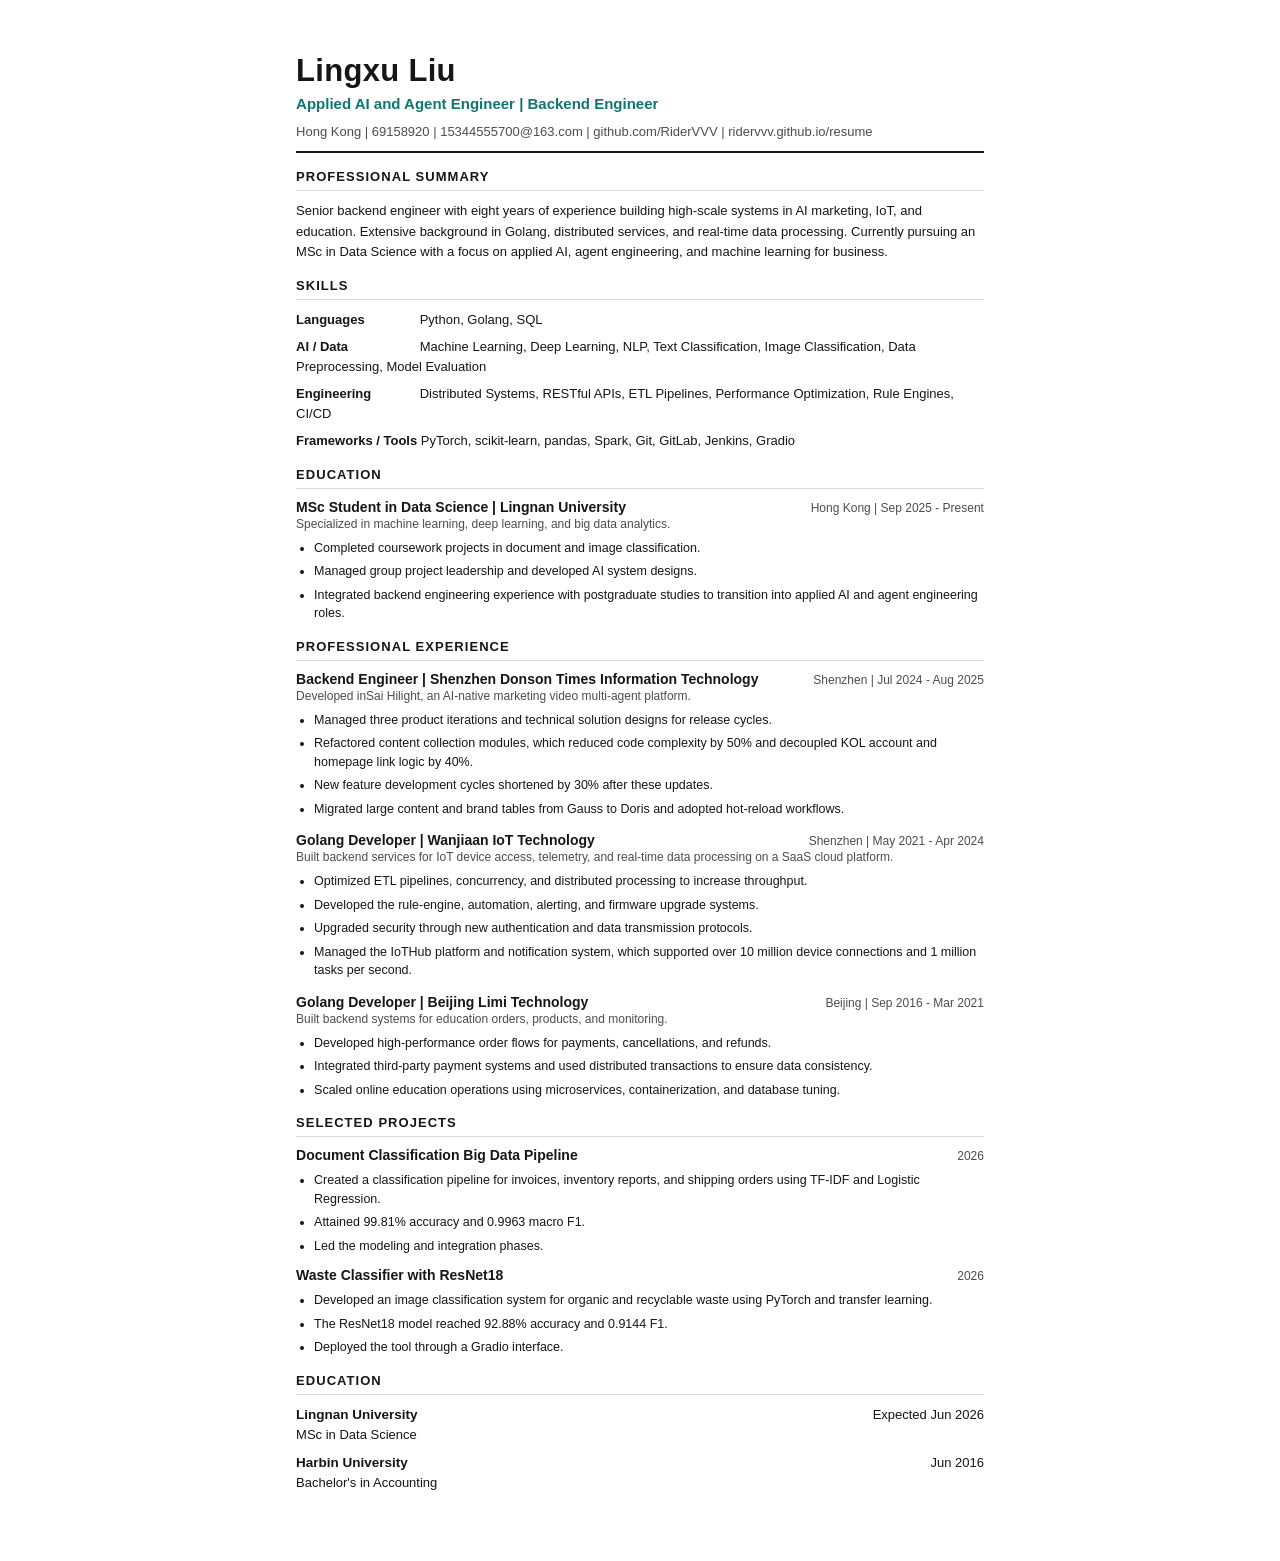
==== commit ad6284ef: "Update resume summary opening" ====
--- a/resume_en.html
+++ b/resume_en.html
@@ -178,13 +178,11 @@
       <section class="section">
         <h2 class="section-title">Professional Summary</h2>
         <p class="summary">
-          Backend engineer with 8+ years of experience building scalable
-          systems across AI marketing, IoT, and education technology. Strong
-          background in Golang, distributed services, real-time data
-          processing, and system optimization. Currently focusing on applied
-          AI, agent workflow orchestration, and practical AI product
-          development through postgraduate study in Data Science and Machine
-          Learning for Business.
+          Senior backend engineer with eight years of experience building
+          high-scale systems in AI marketing, IoT, and education. Extensive
+          background in Golang, distributed services, and real-time data
+          processing. Currently pursuing an MSc in Data Science with a focus
+          on applied AI, agent engineering, and machine learning for business.
         </p>
       </section>
 
